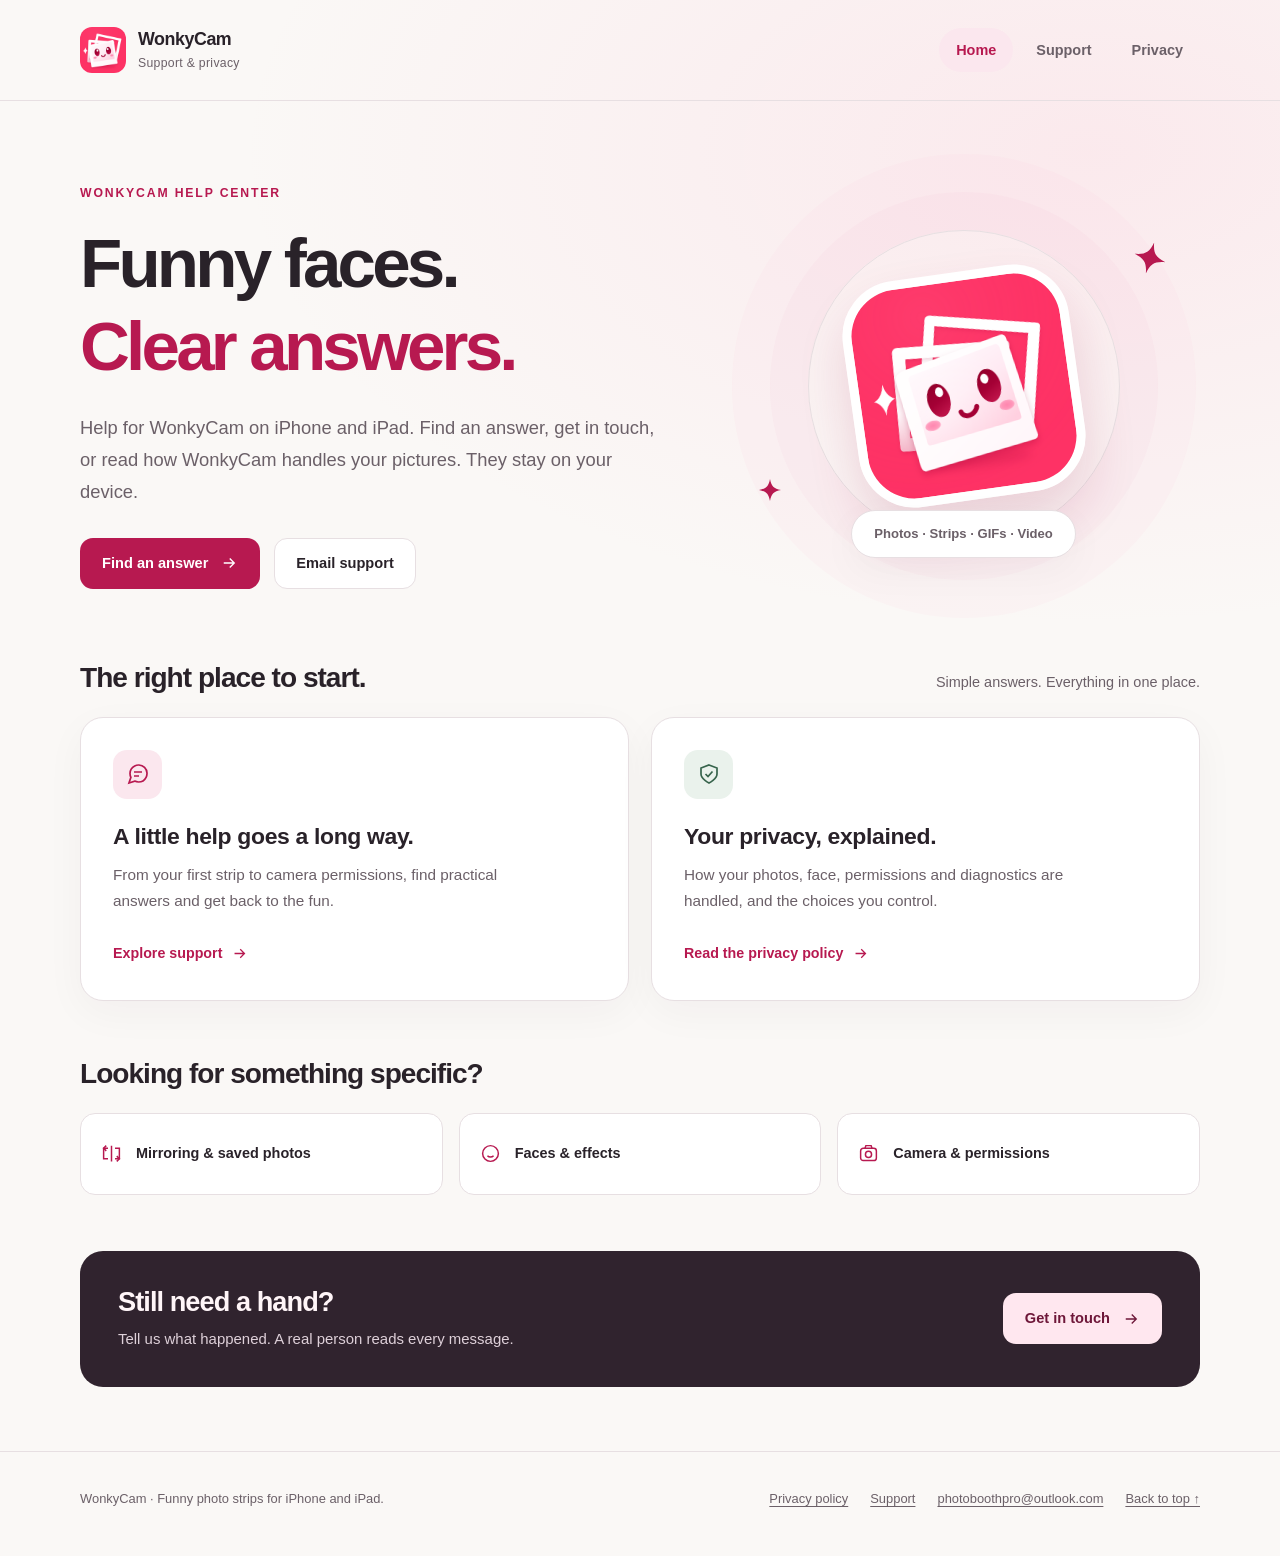
==== index.html @ a52ce238 "Publish WonkyCam support and privacy pages Generated by build_support_site.py from docs/privacy-poli" ====
<!DOCTYPE html>
<html lang="en">
<head>
<meta charset="utf-8">
<meta name="viewport" content="width=device-width, initial-scale=1">
<title>Support &amp; Privacy &middot; WonkyCam</title>
<meta name="description" content="WonkyCam support, answers to common questions, and the privacy policy.">
<meta name="theme-color" content="#faf8f6" media="(prefers-color-scheme: light)">
<meta name="theme-color" content="#191519" media="(prefers-color-scheme: dark)">
<link rel="icon" type="image/png" href="app-icon.png">
<link rel="stylesheet" href="site.css">
</head>
<body id="top">
<a class="skip-link" href="#main-content">Skip to content</a>
<header class="site-header">
  <div class="shell header-inner">
    <a class="brand" href="./" aria-label="WonkyCam home">
      <img src="app-icon.png" width="46" height="46" alt="">
      <span><span class="brand-name">WonkyCam</span><span class="brand-label">Support &amp; privacy</span></span>
    </a>
    <nav class="site-nav" aria-label="Main navigation"><a href="./" aria-current="page">Home</a><a href="support.html">Support</a><a href="privacy.html">Privacy</a></nav>
  </div>
</header>
<main class="shell" id="main-content">
<section class="hero" aria-labelledby="welcome-title">
  <div>
    <p class="eyebrow">WonkyCam help center</p>
    <h1 id="welcome-title">Funny faces.<br><span>Clear answers.</span></h1>
    <p class="lede">Help for WonkyCam on iPhone and iPad. Find an answer, get in touch, or read how WonkyCam handles your pictures. They stay on your device.</p>
    <div class="actions">
      <a class="button" href="support.html">Find an answer <svg viewBox="0 0 24 24" fill="none" stroke="currentColor" stroke-width="1.8" aria-hidden="true"><path d="M5 12h14m-6-6 6 6-6 6"/></svg></a>
      <a class="button button-secondary" href="mailto:photoboothpro@outlook.com">Email support</a>
    </div>
  </div>
  <div class="brand-scene" aria-hidden="true">
    <svg class="scene-spark spark-one" viewBox="0 0 24 24" fill="currentColor"><path d="M12 0c1.5 8 4 10.5 12 12-8 1.5-10.5 4-12 12C10.5 16 8 13.5 0 12 8 10.5 10.5 8 12 0Z"/></svg>
    <img class="app-art" src="app-icon.png" width="228" height="228" alt="">
    <svg class="scene-spark spark-two" viewBox="0 0 24 24" fill="currentColor"><path d="M12 0c1.5 8 4 10.5 12 12-8 1.5-10.5 4-12 12C10.5 16 8 13.5 0 12 8 10.5 10.5 8 12 0Z"/></svg>
    <span class="scene-label">Photos &middot; Strips &middot; GIFs &middot; Video</span>
  </div>
</section>

<section aria-labelledby="help-title">
  <div class="section-heading">
    <h2 id="help-title">The right place to start.</h2>
    <p>Simple answers. Everything in one place.</p>
  </div>
  <div class="route-grid">
    <a class="route-card" href="support.html">
      <span class="icon-tile"><svg viewBox="0 0 24 24" fill="none" stroke="currentColor" stroke-width="1.7" aria-hidden="true"><path d="M21 11.5a8.4 8.4 0 0 1-.9 3.8 8.5 8.5 0 0 1-7.6 4.7 8.4 8.4 0 0 1-3.8-.9L3 21l1.9-5.7a8.4 8.4 0 0 1-.9-3.8 8.5 8.5 0 0 1 4.7-7.6 8.4 8.4 0 0 1 3.8-.9h.5a8.5 8.5 0 0 1 8 8v.5Z"/><path d="M8 10h8m-8 4h5"/></svg></span>
      <h3>A little help goes a long way.</h3>
      <p>From your first strip to camera permissions, find practical answers and get back to the fun.</p>
      <span class="text-link">Explore support <svg viewBox="0 0 24 24" fill="none" stroke="currentColor" stroke-width="1.8" aria-hidden="true"><path d="M5 12h14m-6-6 6 6-6 6"/></svg></span>
    </a>
    <a class="route-card" href="privacy.html">
      <span class="icon-tile sage"><svg viewBox="0 0 24 24" fill="none" stroke="currentColor" stroke-width="1.7" aria-hidden="true"><path d="m12 3 8 3v6c0 5-8 9-8 9s-8-4-8-9V6l8-3Z"/><path d="m8.5 12 2.5 2.5 4.5-5"/></svg></span>
      <h3>Your privacy, explained.</h3>
      <p>How your photos, face, permissions and diagnostics are handled, and the choices you control.</p>
      <span class="text-link">Read the privacy policy <svg viewBox="0 0 24 24" fill="none" stroke="currentColor" stroke-width="1.8" aria-hidden="true"><path d="M5 12h14m-6-6 6 6-6 6"/></svg></span>
    </a>
  </div>
</section>

<section class="topics" aria-labelledby="topics-title">
  <div class="section-heading"><h2 id="topics-title">Looking for something specific?</h2></div>
  <div class="topic-grid">
    <a class="topic-link" href="support.html#the-question-everyone-asks-mirroring"><svg viewBox="0 0 24 24" fill="none" stroke="currentColor" stroke-width="1.7" aria-hidden="true"><path d="M12 3v18M8 6H3v12h5M16 6h5v12h-5"/><path d="m6 9-3-3 3-3m12 12 3 3-3 3"/></svg>Mirroring &amp; saved photos</a>
    <a class="topic-link" href="privacy.html#4-face-data"><svg viewBox="0 0 24 24" fill="none" stroke="currentColor" stroke-width="1.7" aria-hidden="true"><circle cx="12" cy="12" r="9"/><path d="M8.5 14.5c1.9 2 5.1 2 7 0M9 9.5h.01M15 9.5h.01"/></svg>Faces &amp; effects</a>
    <a class="topic-link" href="support.html#permissions"><svg viewBox="0 0 24 24" fill="none" stroke="currentColor" stroke-width="1.7" aria-hidden="true"><rect x="3" y="6" width="18" height="14" rx="3"/><path d="m8 6 1-3h6l1 3"/><circle cx="12" cy="13" r="3.5"/></svg>Camera &amp; permissions</a>
  </div>
</section>

<section class="contact-banner" aria-labelledby="contact-title">
  <div><h2 id="contact-title">Still need a hand?</h2><p>Tell us what happened. A real person reads every message.</p></div>
  <a class="button" href="mailto:photoboothpro@outlook.com">Get in touch <svg viewBox="0 0 24 24" fill="none" stroke="currentColor" stroke-width="1.8" aria-hidden="true"><path d="M5 12h14m-6-6 6 6-6 6"/></svg></a>
</section>
</main>
<footer class="site-footer">
  <div class="shell footer-inner">
    <p>WonkyCam &middot; Funny photo strips for iPhone and iPad.</p>
    <div class="footer-links"><a href="privacy.html">Privacy policy</a><a href="support.html">Support</a><a href="mailto:photoboothpro@outlook.com">photoboothpro@outlook.com</a><a href="#top">Back to top &uarr;</a></div>
  </div>
</footer>
</body>
</html>
---- site.css ----
:root {
  color-scheme: light dark;
  --background: #faf8f6;
  --surface: #ffffff;
  --surface-soft: #f5efef;
  --ink: #292229;
  --muted: #6b6068;
  --accent: #b71950;
  --accent-soft: #fbe7ee;
  --border: #e7dfe2;
  --shadow: 0 12px 40px rgb(62 30 45 / 4%);
  font-family: -apple-system, BlinkMacSystemFont, "Segoe UI", sans-serif;
  font-size: 17px;
  -webkit-text-size-adjust: 100%;
}

* { box-sizing: border-box; }
html { scroll-behavior: smooth; scroll-padding-top: 2rem; }
body {
  margin: 0;
  color: var(--ink);
  background: var(--background);
  line-height: 1.7;
}
body::before {
  content: "";
  position: absolute;
  z-index: -1;
  inset: 0 0 auto;
  height: 760px;
  pointer-events: none;
  background: radial-gradient(ellipse at 85% 20%, rgb(255 160 190 / 17%), transparent 55%);
}
a { color: var(--accent); text-underline-offset: .22em; }
a:hover { text-decoration-thickness: 2px; }
a:focus-visible, summary:focus-visible {
  outline: 3px solid var(--accent);
  outline-offset: 5px;
  border-radius: 4px;
}
img { display: block; max-width: 100%; height: auto; }
svg { display: block; width: 24px; height: 24px; flex-shrink: 0; }
h1, h2, h3 { line-height: 1.2; text-wrap: balance; }
h1, h2, h3, p { margin-top: 0; }
h1 { font-size: clamp(2.7rem, 5.4vw, 4.3rem); letter-spacing: -.055em; font-weight: 750; }
h2 { font-size: 1.65rem; letter-spacing: -.035em; }
h3 { font-size: 1.1rem; letter-spacing: -.015em; }
p { margin-bottom: 1.1rem; }
::selection { background: var(--accent-soft); color: var(--accent); }
.shell { width: min(1120px, calc(100% - 64px)); margin-inline: auto; }
.skip-link {
  position: fixed;
  top: 12px;
  left: 12px;
  z-index: 10;
  padding: 12px 20px;
  background: var(--surface);
  transform: translateY(-180%);
}
.skip-link:focus { transform: none; }
.site-header { border-bottom: 1px solid var(--border); }
.header-inner {
  display: flex;
  align-items: center;
  justify-content: space-between;
  gap: 24px;
  min-height: 100px;
  padding-block: 20px;
}
.brand { display: inline-flex; align-items: center; gap: 12px; color: var(--ink); text-decoration: none; }
.brand img { width: 46px; height: 46px; border-radius: 12px; }
.brand-name { display: block; font-size: 1.05rem; font-weight: 750; letter-spacing: -.025em; line-height: 1.35; }
.brand-label { display: block; margin-top: 2px; color: var(--muted); font-size: .72rem; letter-spacing: .025em; }
.site-nav { display: flex; flex-wrap: wrap; gap: 6px; }
.site-nav a {
  display: inline-flex;
  align-items: center;
  justify-content: center;
  min-height: 44px;
  padding: 8px 17px;
  color: var(--muted);
  text-decoration: none;
  font-size: .85rem;
  font-weight: 650;
  border-radius: 100px;
}
.site-nav a:hover { color: var(--ink); background: var(--surface-soft); }
.site-nav a[aria-current="page"] { color: var(--accent); background: var(--accent-soft); }
.eyebrow { margin-bottom: 18px; color: var(--accent); font-size: .72rem; font-weight: 750; letter-spacing: .15em; text-transform: uppercase; }
.hero { display: grid; grid-template-columns: 1.25fr 1fr; gap: 56px; align-items: center; padding-block: 82px 72px; }
.hero h1 { margin-bottom: 24px; }
.hero h1 span, .page-heading h1 span { color: var(--accent); }
.lede { max-width: 34rem; color: var(--muted); font-size: 1.08rem; line-height: 1.75; }
.actions { display: flex; flex-wrap: wrap; align-items: center; gap: 14px; margin-top: 30px; }
.button {
  display: inline-flex;
  align-items: center;
  justify-content: center;
  gap: 12px;
  min-height: 50px;
  padding: 12px 21px;
  border: 1px solid transparent;
  border-radius: 13px;
  background: var(--accent);
  color: #fff;
  font-size: .86rem;
  font-weight: 700;
  text-decoration: none;
  transition: background .15s ease, transform .15s ease;
}
.button:hover { background: #94133f; transform: translateY(-2px); }
.button svg { width: 18px; height: 18px; }
.button-secondary { color: var(--ink); background: var(--surface); border-color: var(--border); }
.button-secondary:hover { background: var(--surface-soft); }
.hero-note { margin: 18px 0 0; color: var(--muted); font-size: .76rem; }
.brand-scene {
  position: relative;
  display: grid;
  place-items: center;
  min-height: 380px;
  isolation: isolate;
}
.brand-scene::before {
  content: "";
  position: absolute;
  width: 310px;
  height: 310px;
  border: 1px solid var(--border);
  border-radius: 50%;
  z-index: -1;
  box-shadow: 0 0 0 38px rgb(235 137 169 / 5%), 0 0 0 76px rgb(235 137 169 / 4%);
}
.app-art {
  width: 228px;
  border: 9px solid var(--surface);
  border-radius: 56px;
  box-shadow: 0 28px 50px rgb(163 26 74 / 16%);
  transform: rotate(-8deg);
}
.scene-label {
  position: absolute;
  bottom: 18px;
  padding: 12px 22px;
  background: var(--surface);
  border: 1px solid var(--border);
  border-radius: 100px;
  box-shadow: var(--shadow);
  color: var(--muted);
  font-size: .77rem;
  font-weight: 600;
  text-align: center;
}
.scene-spark { position: absolute; color: var(--accent); width: 32px; height: 32px; }
.spark-one { top: 46px; right: 34px; transform: rotate(15deg); }
.spark-two { bottom: 75px; left: 32px; width: 22px; height: 22px; }
.section-heading { display: flex; justify-content: space-between; align-items: baseline; gap: 20px; margin-bottom: 22px; }
.section-heading h2 { margin: 0; }
.section-heading p { margin: 0; color: var(--muted); font-size: .85rem; }
.route-grid { display: grid; grid-template-columns: 1fr 1fr; gap: 22px; }
.route-card {
  position: relative;
  display: block;
  padding: 32px;
  background: var(--surface);
  color: var(--ink);
  border: 1px solid var(--border);
  border-radius: 23px;
  box-shadow: var(--shadow);
  text-decoration: none;
  transition: border-color .15s ease, transform .15s ease;
}
.route-card:hover { border-color: var(--accent); transform: translateY(-3px); }
.icon-tile { display: inline-grid; place-items: center; width: 49px; height: 49px; margin-bottom: 24px; border-radius: 14px; background: var(--accent-soft); color: var(--accent); }
.icon-tile.sage { background: #eaf2ec; color: #37644c; }
.route-card h3 { font-size: 1.35rem; margin-bottom: 12px; }
.route-card p { max-width: 26rem; margin-bottom: 25px; color: var(--muted); font-size: .9rem; }
.text-link { display: inline-flex; align-items: center; gap: 9px; color: var(--accent); font-size: .84rem; font-weight: 700; }
.text-link svg { width: 17px; height: 17px; }
.topics { padding-block: 56px; }
.topic-grid { display: grid; grid-template-columns: repeat(3, 1fr); gap: 16px; }
.topic-link { display: flex; align-items: center; gap: 14px; min-height: 82px; padding: 17px 20px; border: 1px solid var(--border); border-radius: 15px; color: var(--ink); background: var(--surface); text-decoration: none; font-size: .85rem; font-weight: 650; }
.topic-link svg { color: var(--accent); width: 21px; height: 21px; }
.topic-link:hover { border-color: var(--accent); background: var(--accent-soft); }
.contact-banner { display: flex; align-items: center; justify-content: space-between; gap: 30px; margin-bottom: 64px; padding: 35px 38px; border-radius: 23px; background: #30232e; color: #fff5f8; }
.contact-banner h2 { font-size: 1.6rem; margin-bottom: 8px; }
.contact-banner p { margin: 0; color: #ded0d9; font-size: .88rem; }
.contact-banner .button { background: #ffe7ef; color: #6e1739; flex-shrink: 0; }
.contact-banner .button:hover { background: #fff; }
.page-heading { max-width: 800px; padding-block: 64px 35px; }
.page-heading h1 { margin-bottom: 22px; font-size: clamp(2.6rem, 5vw, 3.7rem); }
.document-layout { display: grid; grid-template-columns: 235px minmax(0, 1fr); gap: 40px; align-items: start; margin-bottom: 56px; }
.contents { position: sticky; top: 28px; max-height: calc(100svh - 56px); overflow-y: auto; padding-block: 18px; }
.contents-title { margin-bottom: 14px; color: var(--muted); font-size: .7rem; font-weight: 750; letter-spacing: .13em; text-transform: uppercase; }
.contents nav { display: grid; }
.contents nav a { min-height: 44px; display: flex; align-items: center; padding: 9px 12px; border-left: 2px solid var(--border); color: var(--muted); text-decoration: none; font-size: .82rem; line-height: 1.45; }
.contents nav a:hover { color: var(--accent); border-left-color: var(--accent); background: var(--accent-soft); }
.aside-contact { margin-top: 27px; padding: 20px 16px; background: var(--surface-soft); border-radius: 15px; }
.aside-contact p { margin-bottom: 10px; font-size: .8rem; color: var(--muted); }
.aside-contact a { display: inline-block; font-size: .83rem; font-weight: 700; padding-block: 6px; }
.document { padding: 38px 42px; border: 1px solid var(--border); border-radius: 24px; background: var(--surface); box-shadow: var(--shadow); overflow-wrap: anywhere; }
.document p, .document li { font-size: .94rem; }
.document h2 { margin-top: 2.75rem; margin-bottom: 1.2rem; font-size: 1.45rem; }
.document h2:target, .document h3:target { color: var(--accent); }
.document h3 { margin-top: 1.8rem; margin-bottom: .8rem; }
.document ul { padding-left: 1.3rem; margin-block: 1rem 1.5rem; }
.document li { padding-left: .3rem; margin-bottom: .65rem; }
.document li::marker { color: var(--accent); }
.document hr { border: 0; border-top: 1px solid var(--border); margin: 2.3rem 0; }
.document hr + h2 { margin-top: 0; }
.document > :last-child { margin-bottom: 0; }
.support-document .question > strong:first-child { display: block; margin-bottom: .3rem; }
.updated { display: inline-block; border-radius: 100px; background: var(--surface-soft); padding: 7px 13px; color: var(--muted); font-size: .75rem !important; }
.site-footer { border-top: 1px solid var(--border); }
.footer-inner { display: flex; align-items: center; justify-content: space-between; flex-wrap: wrap; gap: 20px; padding-block: 28px 38px; color: var(--muted); font-size: .76rem; }
.footer-inner p { margin: 0; }
.footer-links { display: flex; flex-wrap: wrap; gap: 22px; }
.footer-links a { display: inline-block; padding-block: 8px; color: var(--muted); }
code, pre { background: var(--surface-soft); border-radius: 5px; font-family: ui-monospace, monospace; }
code { padding: .1em .3em; }
pre { padding: 1rem; overflow: auto; }
blockquote { margin-inline: 0; padding-left: 1rem; border-left: 3px solid var(--accent); }
table { display: block; overflow-x: auto; border-collapse: collapse; max-width: 100%; }
td, th { padding: .6rem; border: 1px solid var(--border); text-align: left; }
th { background: var(--surface-soft); }

@media (prefers-color-scheme: dark) {
  :root {
    --background: #191519;
    --surface: #241e24;
    --surface-soft: #302830;
    --ink: #f7eff4;
    --muted: #c6b8c2;
    --accent: #ffa3c2;
    --accent-soft: #422735;
    --border: #443540;
    --shadow: 0 12px 40px rgb(0 0 0 / 8%);
  }
  body::before { opacity: .3; }
  .button { color: #45142a; }
  .button:hover { background: #ffbfd4; }
  .button-secondary { color: var(--ink); }
  .button-secondary:hover { background: var(--surface-soft); }
  .icon-tile.sage { background: #243b30; color: #a6dabb; }
  .contact-banner { background: #342531; border: 1px solid var(--border); }
}

@media (max-width: 850px) {
  .hero { gap: 20px; padding-block: 56px; }
  .brand-scene { min-height: 330px; }
  .brand-scene::before { width: 230px; height: 230px; box-shadow: 0 0 0 30px rgb(235 137 169 / 5%); }
  .app-art { width: 190px; border-radius: 46px; }
  .spark-one { right: 0; }
  .spark-two { left: 0; }
  .document-layout { grid-template-columns: 190px minmax(0, 1fr); gap: 20px; }
  .document { padding: 30px; }
  .topic-link { padding: 15px; }
}

@media (max-width: 650px) {
  .shell { width: calc(100% - 36px); }
  .header-inner { flex-direction: column; align-items: flex-start; gap: 18px; padding-block: 20px 14px; }
  .site-nav { width: 100%; }
  .site-nav a { flex: 1; padding-inline: 12px; }
  .brand img { width: 42px; height: 42px; }
  .hero { grid-template-columns: 1fr; gap: 4px; padding-block: 44px 40px; }
  .hero h1 { max-width: 470px; font-size: clamp(2.6rem, 10vw, 3.6rem); }
  .hero .lede { max-width: 29rem; font-size: 1rem; }
  .brand-scene { min-height: 295px; margin-top: 22px; }
  .scene-label { bottom: 0; }
  .spark-one { right: 14%; top: 30px; }
  .spark-two { left: 14%; bottom: 60px; }
  .section-heading { flex-direction: column; gap: 8px; }
  .route-grid, .topic-grid { grid-template-columns: 1fr; }
  .route-card { padding: 26px; }
  .topics { padding-block: 38px; }
  .contact-banner { flex-direction: column; align-items: flex-start; padding: 28px; gap: 22px; margin-bottom: 42px; }
  .page-heading { padding-block: 40px 25px; }
  .page-heading h1 { font-size: 2.6rem; }
  .document-layout { grid-template-columns: 1fr; gap: 24px; margin-bottom: 38px; }
  .contents { position: static; max-height: none; overflow: visible; padding: 20px; border: 1px solid var(--border); border-radius: 18px; background: var(--surface); }
  .contents nav { grid-template-columns: repeat(2, minmax(0, 1fr)); gap: 4px; }
  .contents nav a { padding: 10px; border-left: 0; border-radius: 8px; }
  .aside-contact { margin-top: 16px; padding: 15px; }
  .document { padding: 25px 21px; border-radius: 18px; }
  .document h2 { font-size: 1.35rem; }
  .footer-inner { align-items: flex-start; flex-direction: column; gap: 12px; }
}

@media (max-width: 360px) {
  .contents nav { grid-template-columns: 1fr; }
  .actions .button { width: 100%; }
}

@media (prefers-reduced-motion: reduce) {
  html { scroll-behavior: auto; }
  *, *::before, *::after { transition: none !important; }
  .button:hover, .route-card:hover { transform: none; }
}

@media print {
  :root { color-scheme: light; --ink: #000; --muted: #333; --background: #fff; --surface: #fff; --border: #bbb; --accent: #000; }
  body::before, .site-header, .contents, .contact-banner, .site-footer, .skip-link, .brand-scene { display: none; }
  .shell { width: 100%; }
  .page-heading { padding-block: 0 20px; }
  .document-layout { display: block; }
  .document { border: 0; box-shadow: none; padding: 0; }
  h2, h3 { break-after: avoid; }
  a { color: #000; }
}
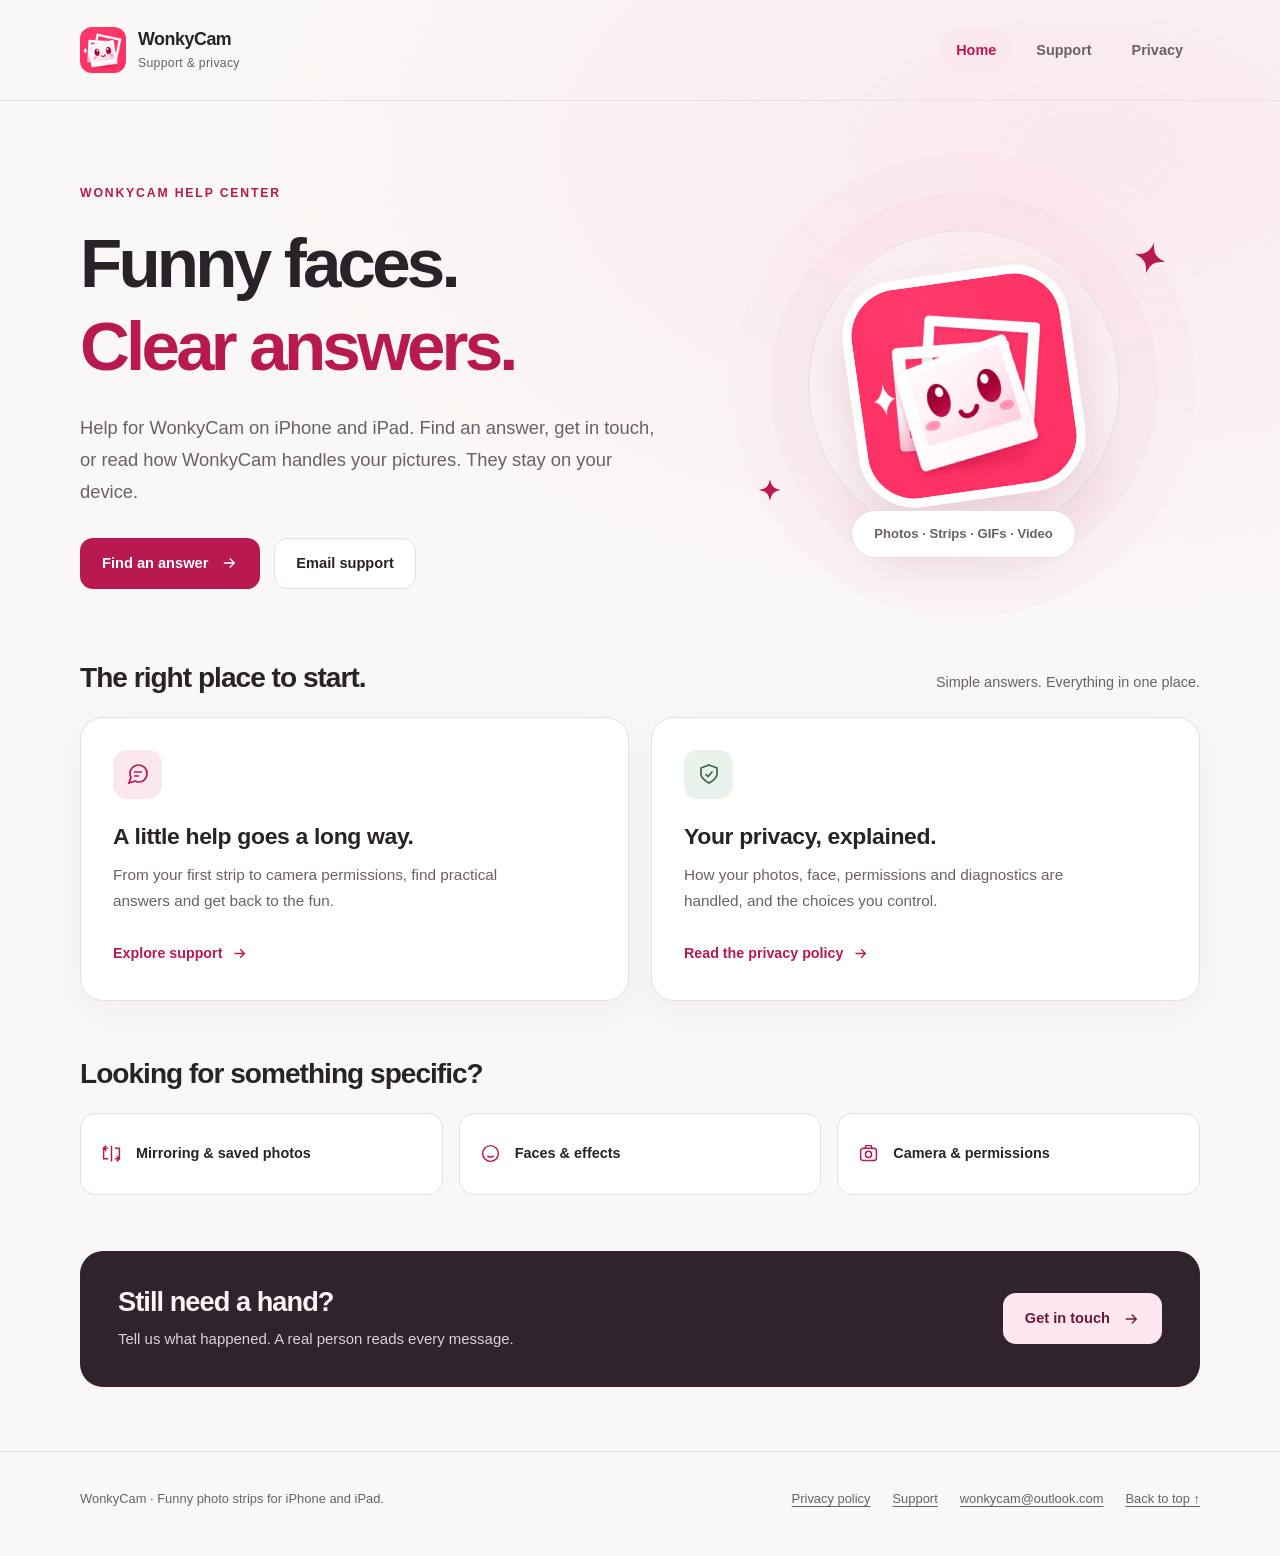
==== commit ecc5dc5b: "Replace the support address with wonkycam@outlook.com Co-authored-by: Copilot <223556219+Copilot@use" ====
--- a/index.html
+++ b/index.html
@@ -29,7 +29,7 @@
     <p class="lede">Help for WonkyCam on iPhone and iPad. Find an answer, get in touch, or read how WonkyCam handles your pictures. They stay on your device.</p>
     <div class="actions">
       <a class="button" href="support.html">Find an answer <svg viewBox="0 0 24 24" fill="none" stroke="currentColor" stroke-width="1.8" aria-hidden="true"><path d="M5 12h14m-6-6 6 6-6 6"/></svg></a>
-      <a class="button button-secondary" href="mailto:photoboothpro@outlook.com">Email support</a>
+      <a class="button button-secondary" href="mailto:wonkycam@outlook.com">Email support</a>
     </div>
   </div>
   <div class="brand-scene" aria-hidden="true">
@@ -72,13 +72,13 @@
 
 <section class="contact-banner" aria-labelledby="contact-title">
   <div><h2 id="contact-title">Still need a hand?</h2><p>Tell us what happened. A real person reads every message.</p></div>
-  <a class="button" href="mailto:photoboothpro@outlook.com">Get in touch <svg viewBox="0 0 24 24" fill="none" stroke="currentColor" stroke-width="1.8" aria-hidden="true"><path d="M5 12h14m-6-6 6 6-6 6"/></svg></a>
+  <a class="button" href="mailto:wonkycam@outlook.com">Get in touch <svg viewBox="0 0 24 24" fill="none" stroke="currentColor" stroke-width="1.8" aria-hidden="true"><path d="M5 12h14m-6-6 6 6-6 6"/></svg></a>
 </section>
 </main>
 <footer class="site-footer">
   <div class="shell footer-inner">
     <p>WonkyCam &middot; Funny photo strips for iPhone and iPad.</p>
-    <div class="footer-links"><a href="privacy.html">Privacy policy</a><a href="support.html">Support</a><a href="mailto:photoboothpro@outlook.com">photoboothpro@outlook.com</a><a href="#top">Back to top &uarr;</a></div>
+    <div class="footer-links"><a href="privacy.html">Privacy policy</a><a href="support.html">Support</a><a href="mailto:wonkycam@outlook.com">wonkycam@outlook.com</a><a href="#top">Back to top &uarr;</a></div>
   </div>
 </footer>
 </body>
